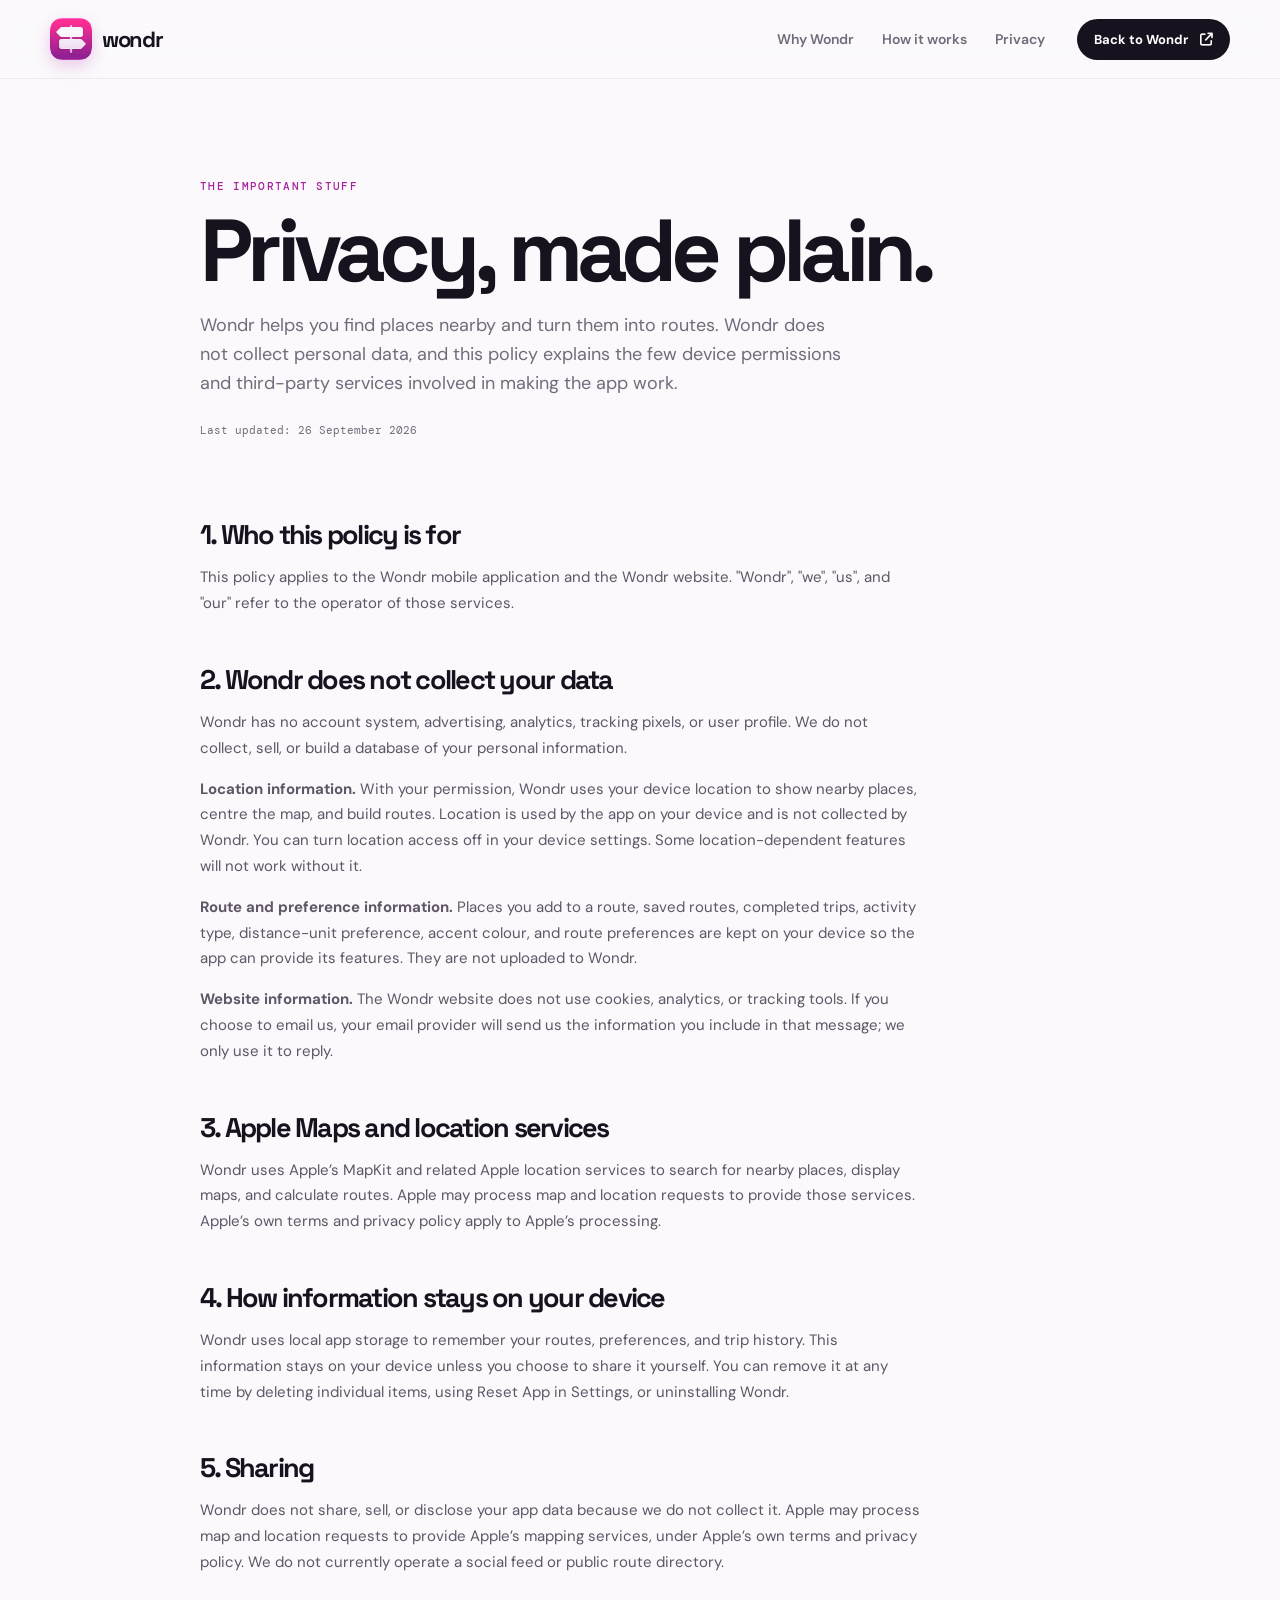
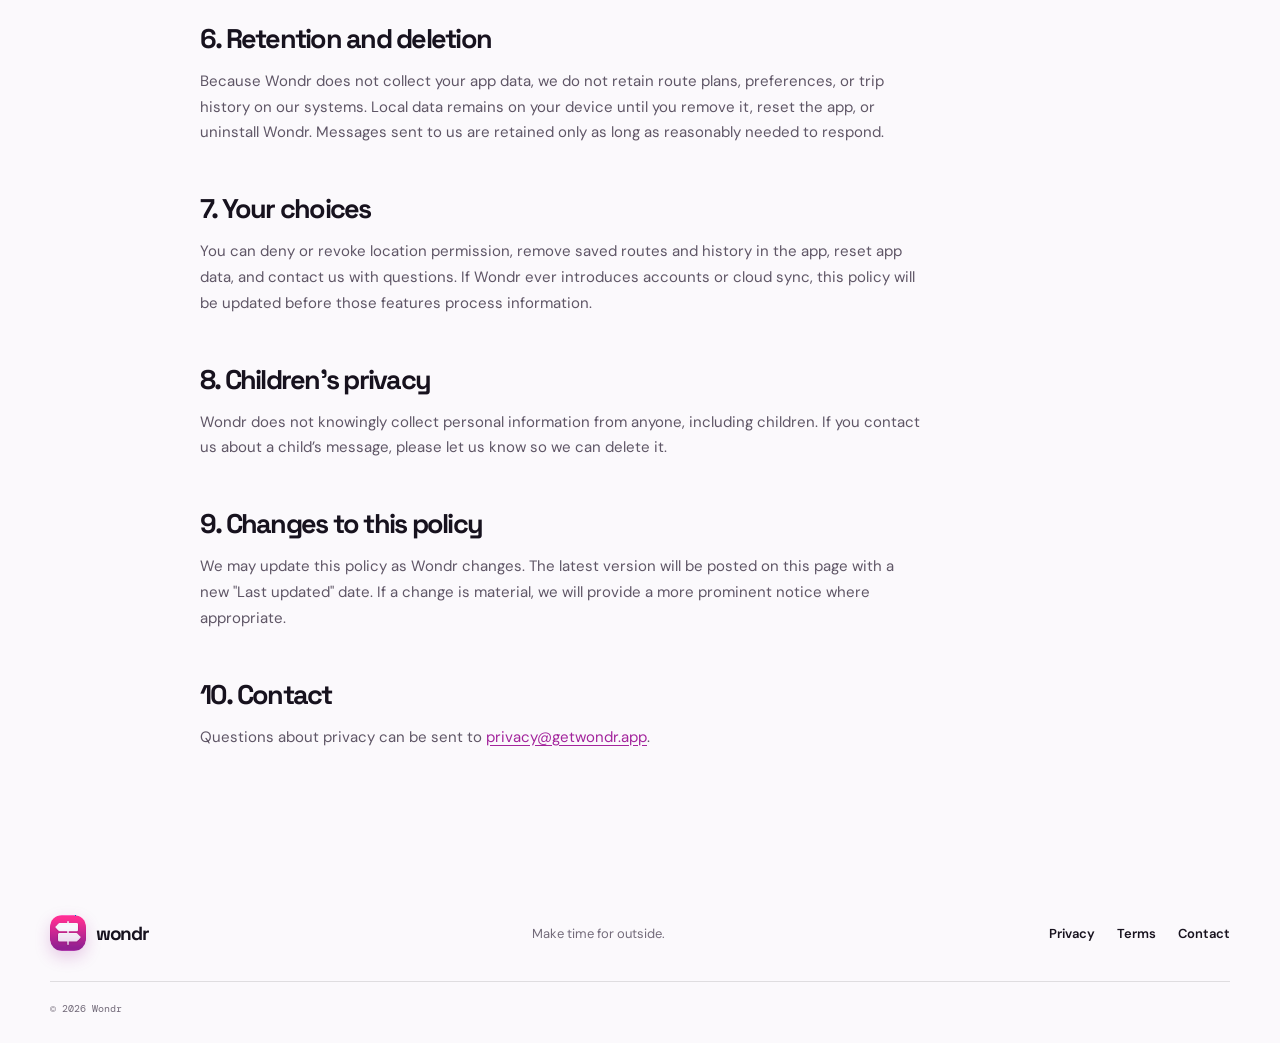
==== privacy.html @ 444fb749 "initial push" ====
<!doctype html>
<html lang="en">
<head>
  <meta charset="utf-8">
  <meta name="viewport" content="width=device-width, initial-scale=1">
  <meta name="theme-color" content="#f52f92">
  <meta name="description" content="Wondr privacy policy.">
  <title>Privacy Policy — Wondr</title>
  <link rel="icon" type="image/svg+xml" href="src/favicon/favicon.svg">
  <link rel="icon" type="image/png" sizes="96x96" href="src/favicon/favicon-96x96.png">
  <link rel="shortcut icon" href="src/favicon/favicon.ico">
  <link rel="apple-touch-icon" sizes="180x180" href="src/favicon/apple-touch-icon.png">
  <link rel="stylesheet" href="https://cdnjs.cloudflare.com/ajax/libs/font-awesome/6.7.2/css/all.min.css">
  <link rel="stylesheet" href="style.css">
</head>
<body class="legal-page">
  <header class="site-header" data-header>
    <a class="brand" href="index.html" aria-label="Wondr home"><img src="src/icon/logo.png" alt="" width="42" height="42"><span>wondr</span></a>
    <button class="menu-toggle" type="button" aria-expanded="false" aria-controls="site-nav" data-menu-toggle><span class="sr-only">Open navigation</span><span></span><span></span></button>
    <nav class="site-nav" id="site-nav" aria-label="Main navigation" data-nav><a href="index.html#features">Why Wondr</a><a href="index.html#how-it-works">How it works</a><a href="privacy.html">Privacy</a></nav>
    <a class="header-cta" href="index.html#start">Back to Wondr <i class="fa-solid fa-arrow-up-right-from-square" aria-hidden="true"></i></a>
  </header>

  <main class="legal-main">
    <p class="legal-kicker">The important stuff</p>
    <h1>Privacy, made plain.</h1>
    <p class="legal-intro">Wondr helps you find places nearby and turn them into routes. Wondr does not collect personal data, and this policy explains the few device permissions and third-party services involved in making the app work.</p>
    <p class="legal-updated">Last updated: 26 September 2026</p>
    <div class="legal-content">
      <h2>1. Who this policy is for</h2>
      <p>This policy applies to the Wondr mobile application and the Wondr website. "Wondr", "we", "us", and "our" refer to the operator of those services.</p>
      <h2>2. Wondr does not collect your data</h2>
      <p>Wondr has no account system, advertising, analytics, tracking pixels, or user profile. We do not collect, sell, or build a database of your personal information.</p>
      <p><strong>Location information.</strong> With your permission, Wondr uses your device location to show nearby places, centre the map, and build routes. Location is used by the app on your device and is not collected by Wondr. You can turn location access off in your device settings. Some location-dependent features will not work without it.</p>
      <p><strong>Route and preference information.</strong> Places you add to a route, saved routes, completed trips, activity type, distance-unit preference, accent colour, and route preferences are kept on your device so the app can provide its features. They are not uploaded to Wondr.</p>
      <p><strong>Website information.</strong> The Wondr website does not use cookies, analytics, or tracking tools. If you choose to email us, your email provider will send us the information you include in that message; we only use it to reply.</p>
      <h2>3. Apple Maps and location services</h2>
      <p>Wondr uses Apple’s MapKit and related Apple location services to search for nearby places, display maps, and calculate routes. Apple may process map and location requests to provide those services. Apple’s own terms and privacy policy apply to Apple’s processing.</p>
      <h2>4. How information stays on your device</h2>
      <p>Wondr uses local app storage to remember your routes, preferences, and trip history. This information stays on your device unless you choose to share it yourself. You can remove it at any time by deleting individual items, using Reset App in Settings, or uninstalling Wondr.</p>
      <h2>5. Sharing</h2>
      <p>Wondr does not share, sell, or disclose your app data because we do not collect it. Apple may process map and location requests to provide Apple’s mapping services, under Apple’s own terms and privacy policy. We do not currently operate a social feed or public route directory.</p>
      <h2>6. Retention and deletion</h2>
      <p>Because Wondr does not collect your app data, we do not retain route plans, preferences, or trip history on our systems. Local data remains on your device until you remove it, reset the app, or uninstall Wondr. Messages sent to us are retained only as long as reasonably needed to respond.</p>
      <h2>7. Your choices</h2>
      <p>You can deny or revoke location permission, remove saved routes and history in the app, reset app data, and contact us with questions. If Wondr ever introduces accounts or cloud sync, this policy will be updated before those features process information.</p>
      <h2>8. Children’s privacy</h2>
      <p>Wondr does not knowingly collect personal information from anyone, including children. If you contact us about a child’s message, please let us know so we can delete it.</p>
      <h2>9. Changes to this policy</h2>
      <p>We may update this policy as Wondr changes. The latest version will be posted on this page with a new "Last updated" date. If a change is material, we will provide a more prominent notice where appropriate.</p>
      <h2>10. Contact</h2>
      <p>Questions about privacy can be sent to <a href="mailto:privacy@getwondr.app">privacy@getwondr.app</a>.</p>
    </div>
  </main>
  <footer class="site-footer section-pad"><div class="footer-top"><a class="brand brand-footer" href="index.html"><img src="src/icon/logo.png" alt="" width="36" height="36"><span>wondr</span></a><p>Make time for outside.</p><nav aria-label="Footer navigation"><a href="privacy.html">Privacy</a><a href="terms.html">Terms</a><a href="mailto:hello@getwondr.app">Contact</a></nav></div><div class="footer-bottom"><span>© <span data-year>2026</span> Wondr</span></div></footer>
  <script src="script.js" defer></script>
</body>
</html>
---- style.css ----
@import url('https://fonts.googleapis.com/css2?family=DM+Mono:wght@400;500&family=DM+Sans:wght@400;500;600;700&family=Space+Grotesk:wght@500;600;700&display=swap');

:root {
  --ink: #17121e;
  --muted: #736b7a;
  --soft: #fbf9fc;
  --pink: #f52f92;
  --magenta: #a3249c;
  --purple: #63258f;
  --lilac: #eee6fb;
  --yellow: #f8df82;
  --line: rgba(23, 18, 30, .12);
  --radius-lg: 34px;
  --radius-md: 22px;
  --sans: 'DM Sans', -apple-system, BlinkMacSystemFont, sans-serif;
  --display: 'Space Grotesk', var(--sans);
  --mono: 'DM Mono', ui-monospace, monospace;
}

* { box-sizing: border-box; }
html { scroll-behavior: smooth; }
body { margin: 0; color: var(--ink); background: var(--soft); font-family: var(--sans); -webkit-font-smoothing: antialiased; }
img { max-width: 100%; height: auto; }
a { color: inherit; text-decoration: none; }
button, a { -webkit-tap-highlight-color: transparent; }
button { font: inherit; }
.sr-only { position: absolute; width: 1px; height: 1px; overflow: hidden; clip: rect(0, 0, 0, 0); white-space: nowrap; }
.site-shell { overflow: hidden; }
.section-pad { width: min(1180px, calc(100% - 48px)); margin-inline: auto; }

.site-header { position: sticky; z-index: 20; top: 0; display: flex; align-items: center; gap: 32px; width: 100%; padding: 18px max(24px, calc((100% - 1180px) / 2)); background: rgba(251, 249, 252, .84); border-bottom: 1px solid rgba(23, 18, 30, .06); backdrop-filter: blur(18px); transition: box-shadow .25s ease; }
.site-header.is-scrolled { box-shadow: 0 8px 30px rgba(50, 28, 66, .08); }
.brand { display: inline-flex; align-items: center; gap: 10px; font: 700 22px var(--display); letter-spacing: -.06em; }
.brand img { display: block; border-radius: 12px; box-shadow: 0 6px 16px rgba(158, 38, 150, .22); }
.site-nav { display: flex; align-items: center; gap: 28px; margin-left: auto; color: var(--muted); font-size: 14px; font-weight: 600; }
.site-nav a, .site-footer a { transition: color .2s ease; }
.site-nav a:hover, .site-footer a:hover { color: var(--pink); }
.header-cta, .button { display: inline-flex; align-items: center; justify-content: center; gap: 12px; border-radius: 999px; font-weight: 700; transition: transform .2s ease, box-shadow .2s ease, background .2s ease; }
.header-cta { padding: 12px 17px; color: #fff; background: var(--ink); font-size: 13px; }
.header-cta:hover, .button:hover { transform: translateY(-2px); box-shadow: 0 12px 24px rgba(29, 18, 35, .16); }
.menu-toggle { display: none; border: 0; background: transparent; }

.hero { position: relative; display: grid; grid-template-columns: minmax(0, .92fr) minmax(420px, .95fr); align-items: center; min-height: 680px; padding-top: 72px; padding-bottom: 82px; }
.hero::before { position: absolute; z-index: -1; content: ''; top: 42px; left: -260px; width: 600px; height: 600px; border-radius: 50%; background: rgba(245, 47, 146, .08); }
.eyebrow { display: inline-flex; align-items: center; gap: 9px; margin: 0 0 20px; color: var(--magenta); font: 500 11px var(--mono); letter-spacing: .12em; text-transform: uppercase; }
.eyebrow-dot { width: 8px; height: 8px; border-radius: 99px; background: var(--pink); box-shadow: 0 0 0 5px rgba(245, 47, 146, .12); }
h1, h2, h3, p { margin-top: 0; }
h1, h2, h3 { font-family: var(--display); letter-spacing: -.065em; }
h1 { max-width: 650px; margin-bottom: 24px; font-size: clamp(60px, 7.3vw, 100px); line-height: .91; }
h1 em, h2 em { color: var(--pink); font-style: normal; }
.hero-lede { max-width: 480px; margin-bottom: 30px; color: var(--muted); font-size: 18px; line-height: 1.6; }
.hero-actions { display: flex; align-items: center; flex-wrap: wrap; gap: 24px; }
.button { min-height: 52px; padding: 0 22px; }
.button-primary { color: #fff; background: linear-gradient(135deg, var(--pink), var(--purple)); box-shadow: 0 14px 28px rgba(173, 38, 139, .22); }
.button-light { color: var(--purple); background: #fff; }
.text-link { display: inline-flex; align-items: center; gap: 9px; padding-bottom: 4px; color: var(--ink); border-bottom: 1px solid currentColor; font-size: 14px; font-weight: 700; }
.text-link:hover { color: var(--pink); }
.hero-art { position: relative; display: grid; place-items: center; min-height: 640px; }
.hero-art::before { position: absolute; content: ''; width: 430px; height: 430px; border-radius: 50%; background: radial-gradient(circle, rgba(245, 47, 146, .2), rgba(245, 47, 146, 0) 68%); }
.app-shot { position: relative; z-index: 1; display: block; object-fit: contain; filter: drop-shadow(0 34px 28px rgba(65, 30, 77, .24)); }
.app-shot-explore { width: min(350px, 82%); transform: rotate(4deg); }

.feature-section { padding-top: 100px; padding-bottom: 120px; }
.section-intro { display: grid; grid-template-columns: 1fr 1.3fr; column-gap: 40px; align-items: end; margin-bottom: 54px; }
.section-intro .eyebrow { grid-column: 1 / -1; }
.section-intro h2 { margin: 0; font-size: clamp(46px, 6vw, 76px); line-height: .95; }
.section-intro > p:last-child { max-width: 370px; margin: 0 0 3px; color: var(--muted); line-height: 1.55; }
.feature-grid { display: grid; grid-template-columns: repeat(3, 1fr); gap: 16px; }
.feature-card { min-height: 320px; padding: 26px; border-radius: var(--radius-md); }
.feature-card-pink { background: #ffe1ed; }
.feature-card-lilac { background: #ece4fb; }
.feature-card-yellow { background: #fae9a7; }
.feature-number { color: var(--muted); font: 500 11px var(--mono); }
.feature-icon { display: grid; place-items: center; width: 52px; height: 52px; margin: 52px 0 30px; color: #fff; border-radius: 17px; background: linear-gradient(135deg, var(--pink), var(--purple)); font-size: 23px; }
.feature-card h3 { max-width: 240px; margin-bottom: 12px; font-size: 29px; line-height: 1; }
.feature-card p { max-width: 285px; margin: 0; color: #635765; font-size: 14px; line-height: 1.55; }

.experience-section { display: grid; grid-template-columns: 1fr 1fr; align-items: center; gap: clamp(60px, 10vw, 150px); padding-top: 95px; padding-bottom: 115px; border-top: 1px solid var(--line); }
.experience-visual { display: grid; place-items: center; min-height: 560px; }
.app-shot-plan { width: min(290px, 72%); transform: rotate(-3deg); }
.experience-copy h2 { max-width: 480px; margin-bottom: 22px; font-size: clamp(45px, 5vw, 68px); line-height: .96; }
.experience-copy > p:not(.eyebrow) { max-width: 440px; color: var(--muted); line-height: 1.65; }
.check-list { display: grid; gap: 18px; margin: 30px 0 0; padding: 0; list-style: none; }
.check-list li { display: flex; gap: 12px; }
.check-list li > span { display: grid; place-items: center; flex: 0 0 23px; height: 23px; color: var(--pink); border-radius: 50%; background: #ffe1ed; font-size: 12px; font-weight: 700; }
.check-list strong, .check-list small { display: block; }
.check-list strong { margin-bottom: 3px; font-size: 14px; }
.check-list small { color: var(--muted); font-size: 12px; line-height: 1.4; }


.site-footer { padding-top: 30px; padding-bottom: 28px; }
.footer-top, .footer-bottom { display: flex; align-items: center; justify-content: space-between; gap: 20px; }
.footer-top { padding-bottom: 30px; border-bottom: 1px solid var(--line); }
.brand-footer span { font-size: 19px; }
.footer-top > p { margin: 0; color: var(--muted); font-size: 13px; }
.footer-top nav { display: flex; gap: 22px; font-size: 13px; font-weight: 600; }
.footer-bottom { padding-top: 20px; color: var(--muted); font: 10px var(--mono); }

.legal-page { background: var(--soft); }
.legal-main { width: min(880px, calc(100% - 48px)); margin: 0 auto; padding: 100px 0 120px; }
.legal-kicker { color: var(--magenta); font: 500 11px var(--mono); letter-spacing: .12em; text-transform: uppercase; }
.legal-main h1 { max-width: 760px; margin: 18px 0 20px; font-size: clamp(52px, 7vw, 88px); }
.legal-intro { max-width: 650px; color: var(--muted); font-size: 18px; line-height: 1.6; }
.legal-updated { margin-top: 26px; color: var(--muted); font: 11px var(--mono); }
.legal-content { max-width: 720px; margin-top: 80px; }
.legal-content h2 { margin: 45px 0 13px; font-size: 27px; }
.legal-content h2:first-child { margin-top: 0; }
.legal-content p, .legal-content li { color: #5f5666; font-size: 15px; line-height: 1.72; }
.legal-content ul { padding-left: 21px; }
.legal-content a { color: var(--magenta); text-decoration: underline; text-underline-offset: 3px; }
.legal-note { padding: 18px 20px; color: #6f5262; border-radius: 16px; background: #fff1f6; font-size: 13px; line-height: 1.55; }

.reveal { opacity: 0; transform: translateY(18px); transition: opacity .7s ease, transform .7s ease; }
.reveal.is-visible { opacity: 1; transform: none; }
.reveal-delay-1 { transition-delay: .12s; }
.reveal-delay-2 { transition-delay: .22s; }

@media (max-width: 900px) {
  .site-header { gap: 18px; }
  .site-nav { gap: 17px; }
  .header-cta { padding-inline: 13px; }
  .hero { grid-template-columns: 1fr; padding-top: 65px; }
  .hero-copy { max-width: 650px; }
  .hero-art { min-height: 620px; margin-top: 20px; }
  .section-intro { grid-template-columns: 1fr; gap: 20px; }
  .section-intro > p:last-child { max-width: 500px; }
}

@media (max-width: 680px) {
  .section-pad { width: min(100% - 34px, 560px); }
  .site-header { padding: 13px 17px; }
  .brand img { width: 35px; height: 35px; border-radius: 10px; }
  .brand { font-size: 20px; }
  .menu-toggle { display: grid; gap: 5px; margin-left: auto; padding: 7px; }
  .menu-toggle span:not(.sr-only) { display: block; width: 22px; height: 2px; border-radius: 9px; background: var(--ink); transition: transform .2s ease; }
  .site-header.nav-open .menu-toggle span:nth-last-child(2) { transform: translateY(3.5px) rotate(45deg); }
  .site-header.nav-open .menu-toggle span:last-child { transform: translateY(-3.5px) rotate(-45deg); }
  .site-nav { position: absolute; top: calc(100% + 1px); right: 0; left: 0; display: grid; gap: 0; padding: 8px 17px 15px; background: rgba(251, 249, 252, .96); box-shadow: 0 14px 24px rgba(34, 20, 42, .08); transform: translateY(-15px); opacity: 0; pointer-events: none; transition: opacity .2s ease, transform .2s ease; }
  .nav-open .site-nav { transform: none; opacity: 1; pointer-events: auto; }
  .site-nav a { padding: 14px 2px; border-bottom: 1px solid var(--line); }
  .header-cta { display: none; }
  h1 { font-size: clamp(56px, 16vw, 84px); }
  .hero-lede { font-size: 16px; }
  .hero { min-height: 0; padding-top: 58px; padding-bottom: 65px; }
  .hero-art { min-height: 560px; margin-inline: -25px; }
  .app-shot-explore { width: min(315px, 88%); }
  .feature-section, .experience-section { padding-top: 76px; padding-bottom: 85px; }
  .feature-grid { grid-template-columns: 1fr; }
  .feature-card { min-height: 280px; }
  .feature-icon { margin-top: 35px; }
  .experience-section { grid-template-columns: 1fr; gap: 40px; }
  .experience-visual { min-height: 540px; }
  .app-shot-plan { width: min(275px, 78%); }
  .experience-copy h2 { font-size: 49px; }
  .footer-top, .footer-bottom { align-items: flex-start; flex-direction: column; }
  .footer-top { gap: 15px; }
  .footer-top nav { flex-wrap: wrap; gap: 15px; }
  .legal-main { width: min(100% - 34px, 560px); padding: 70px 0 80px; }
  .legal-content { margin-top: 52px; }
  .legal-main h1 { font-size: 56px; }
}

@media (prefers-reduced-motion: reduce) {
  html { scroll-behavior: auto; }
  .reveal { opacity: 1; transform: none; transition: none; }
  .header-cta, .button { transition: none; }
}
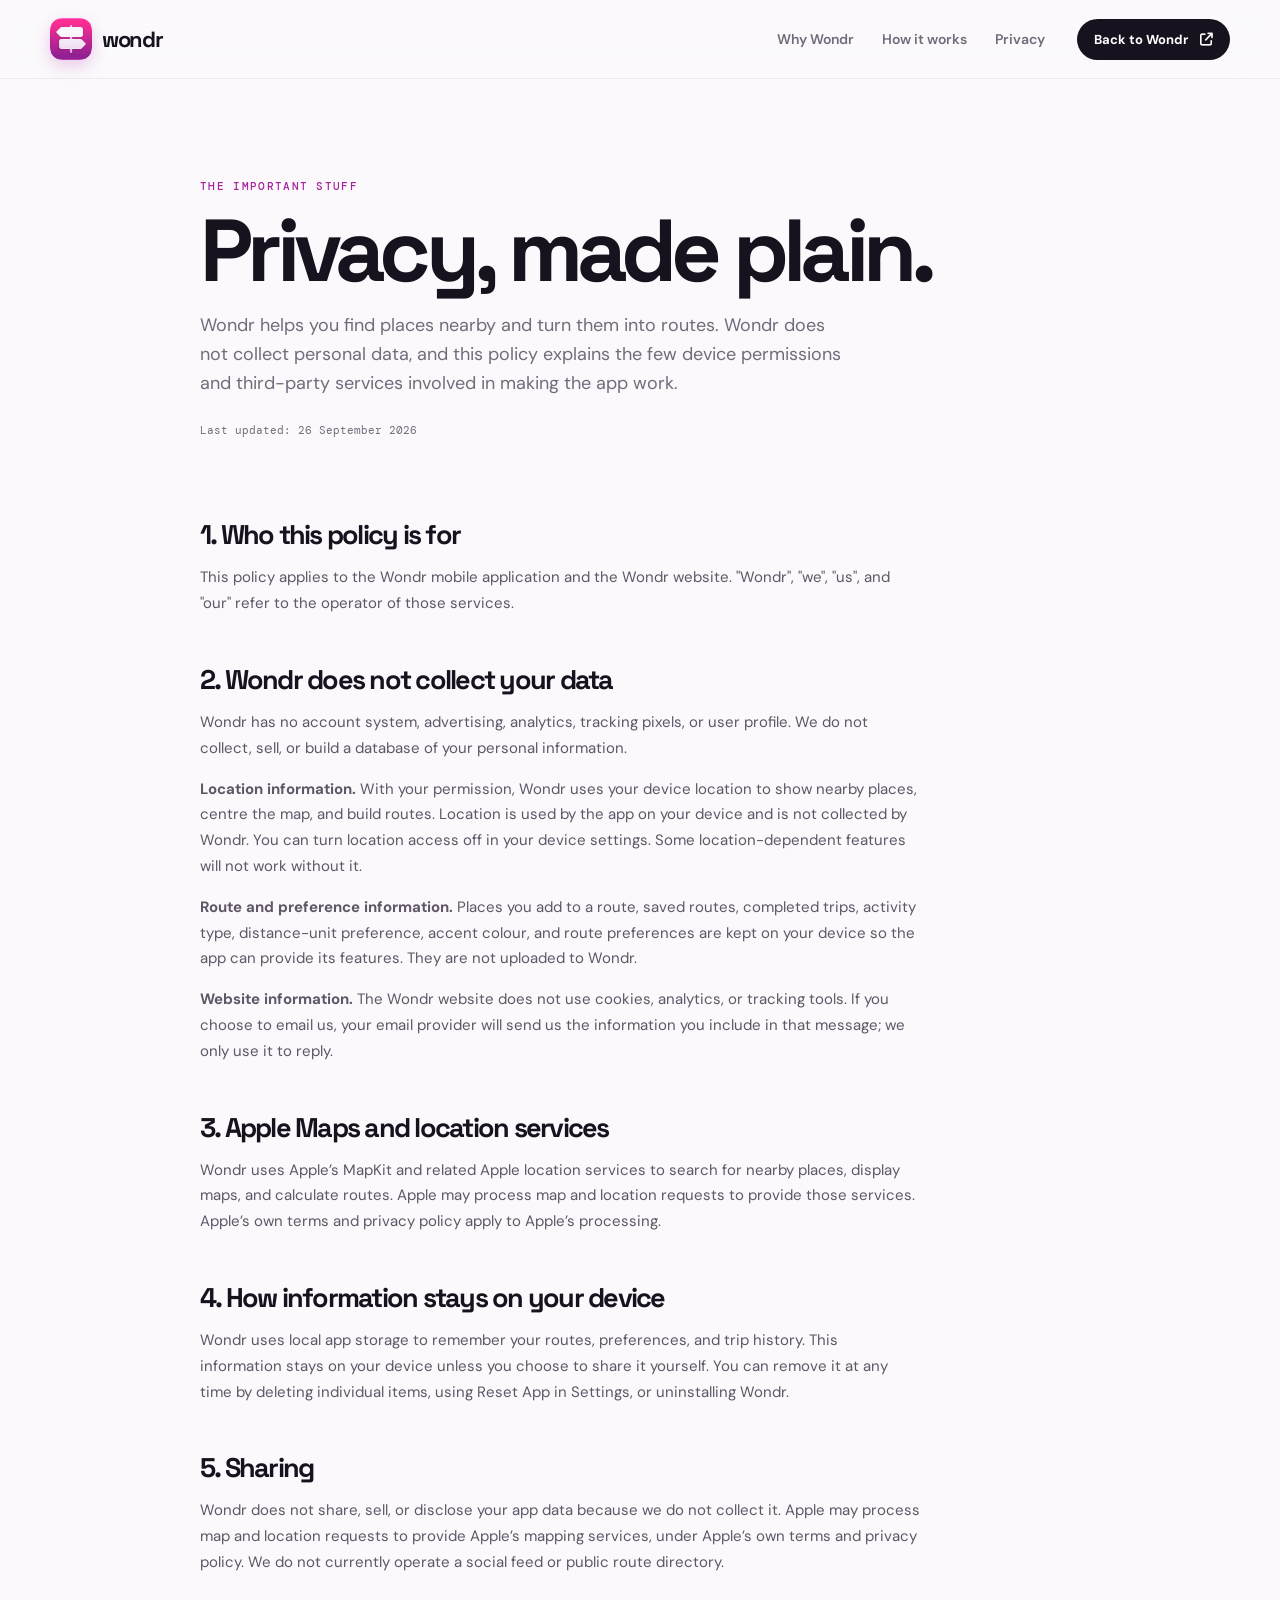
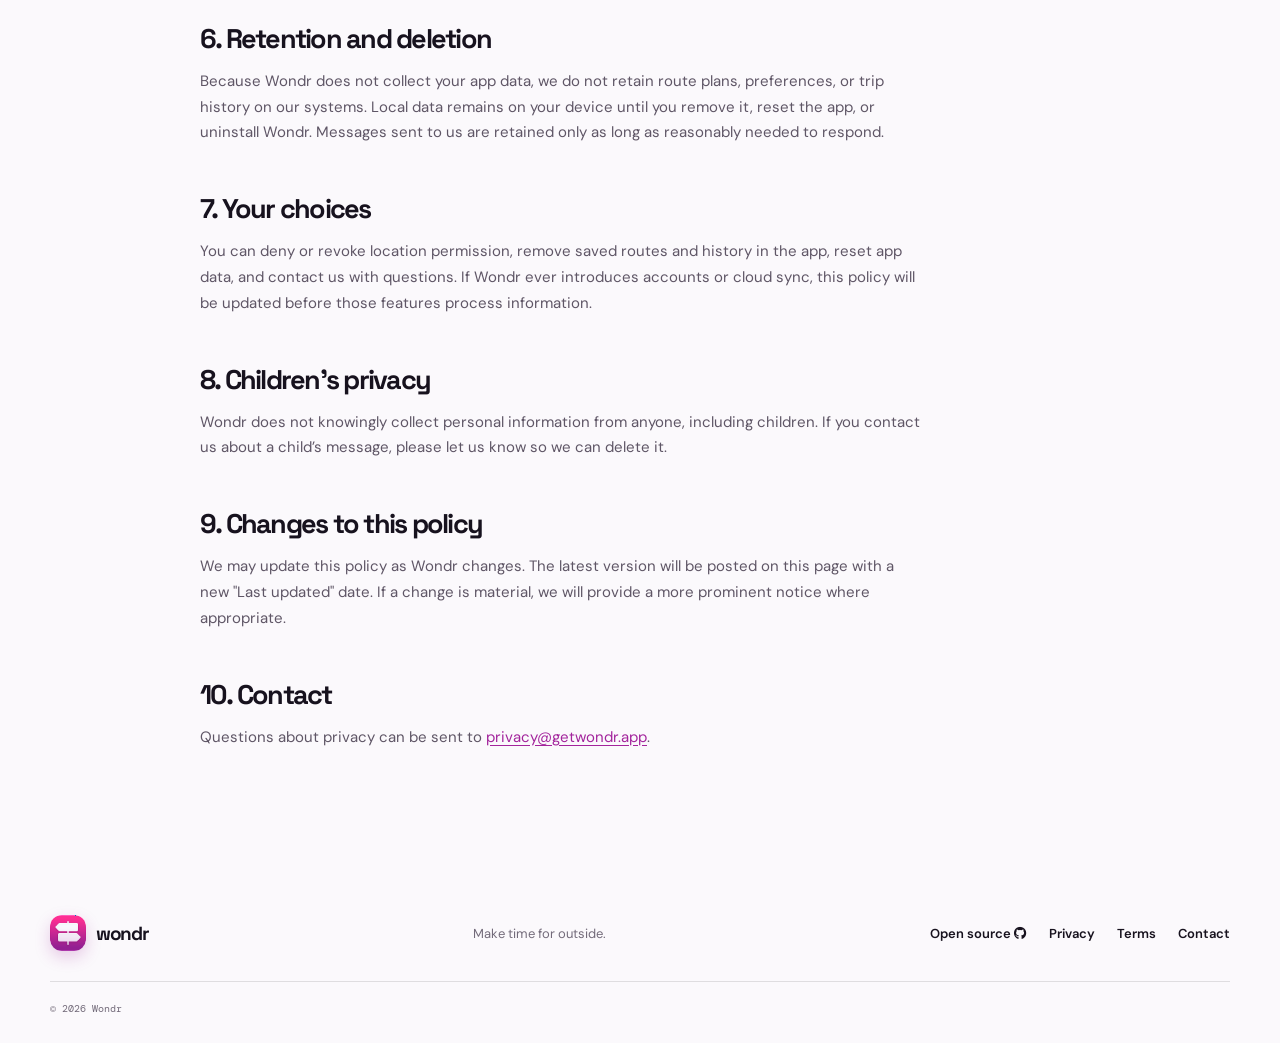
==== commit ca161f22: "add gh" ====
--- a/privacy.html
+++ b/privacy.html
@@ -52,7 +52,7 @@
       <p>Questions about privacy can be sent to <a href="mailto:privacy@getwondr.app">privacy@getwondr.app</a>.</p>
     </div>
   </main>
-  <footer class="site-footer section-pad"><div class="footer-top"><a class="brand brand-footer" href="index.html"><img src="src/icon/logo.png" alt="" width="36" height="36"><span>wondr</span></a><p>Make time for outside.</p><nav aria-label="Footer navigation"><a href="privacy.html">Privacy</a><a href="terms.html">Terms</a><a href="mailto:hello@getwondr.app">Contact</a></nav></div><div class="footer-bottom"><span>© <span data-year>2026</span> Wondr</span></div></footer>
+  <footer class="site-footer section-pad"><div class="footer-top"><a class="brand brand-footer" href="index.html"><img src="src/icon/logo.png" alt="" width="36" height="36"><span>wondr</span></a><p>Make time for outside.</p><nav aria-label="Footer navigation"><a href="https://github.com/seunabi/WondrApp" target="_blank" rel="noopener noreferrer">Open source <i class="fa-brands fa-github" aria-hidden="true"></i></a><a href="privacy.html">Privacy</a><a href="terms.html">Terms</a><a href="mailto:hello@getwondr.app">Contact</a></nav></div><div class="footer-bottom"><span>© <span data-year>2026</span> Wondr</span></div></footer>
   <script src="script.js" defer></script>
 </body>
 </html>
